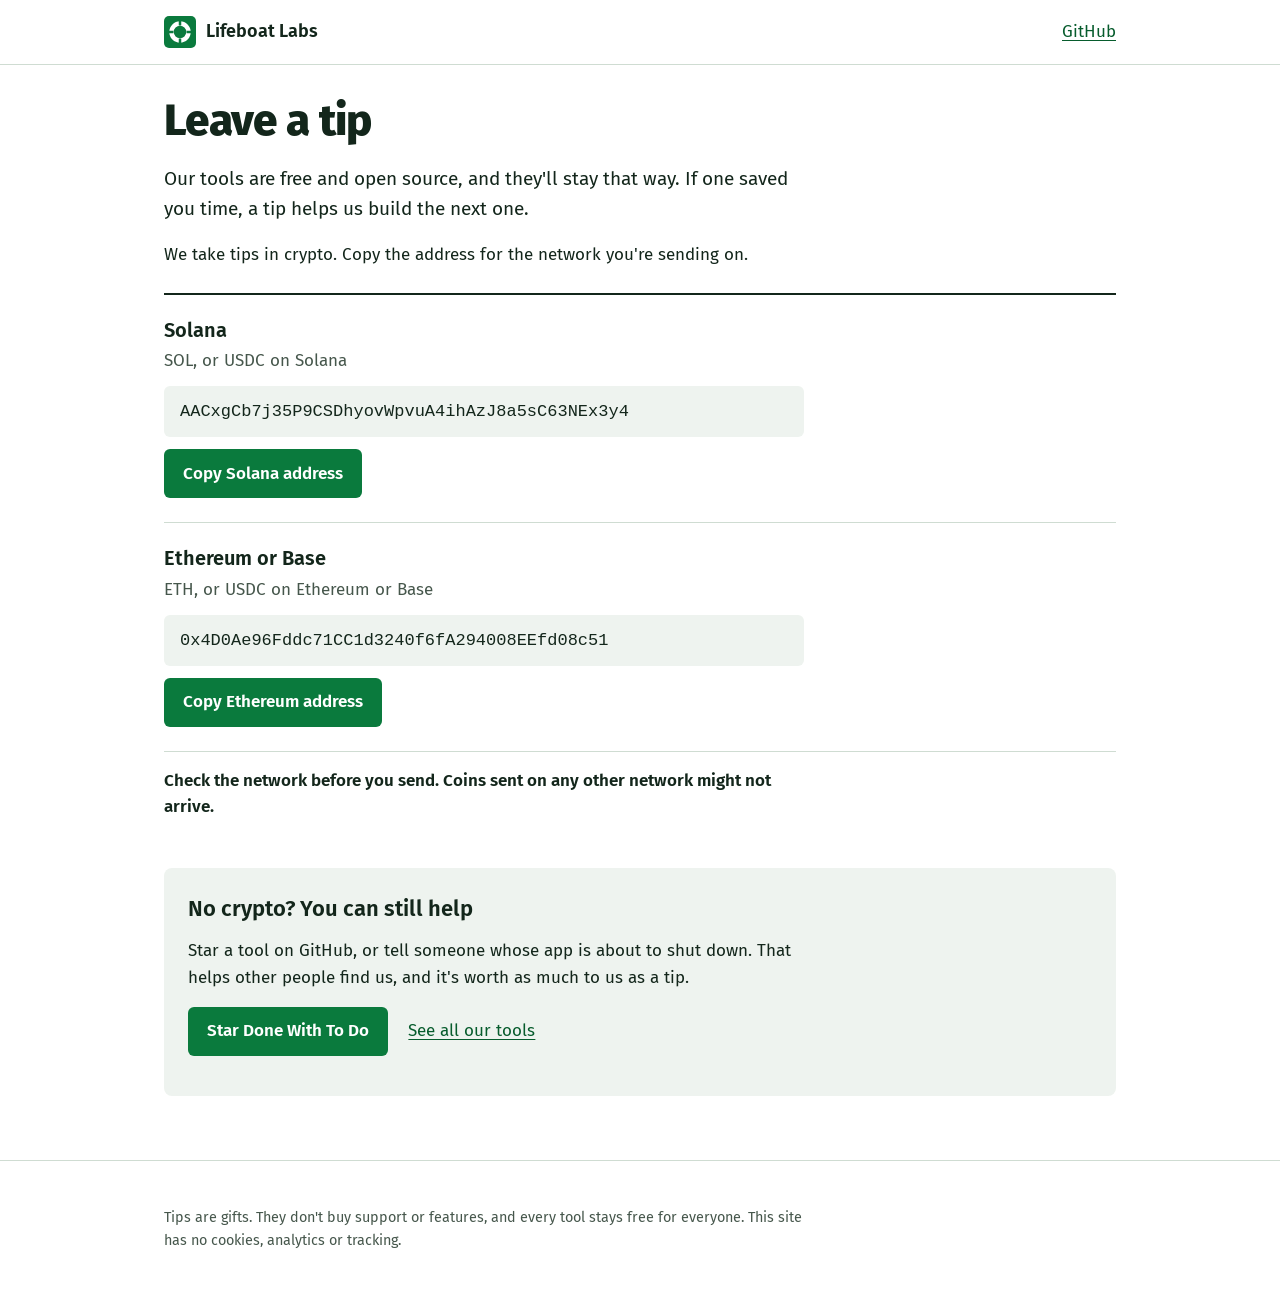
==== tip/index.html @ 67b909c8 "Add a tip page with Solana and Ethereum addresses The page shows each address in a fixed-width font " ====
<!DOCTYPE html>
<html lang="en">
<head>
  <meta charset="utf-8">
  <meta name="viewport" content="width=device-width, initial-scale=1">
  <meta http-equiv="Content-Security-Policy" content="default-src 'none'; script-src 'self'; style-src 'self'; font-src 'self'; img-src 'self' data:; base-uri 'none'; form-action 'none'">
  <title>Leave a tip: Lifeboat Labs</title>
  <meta name="description" content="Lifeboat Labs tools are free and open source. If one saved you time, you can leave a tip in SOL, ETH or USDC.">
  <link rel="icon" href="../favicon.svg" type="image/svg+xml">
  <link rel="stylesheet" href="../style.css?v=2">
  <script src="tip.js?v=1" defer></script>
</head>
<body>
  <header>
    <div class="wrap bar">
      <a class="brand" href="../"><img src="../favicon.svg" alt=""> Lifeboat Labs</a>
      <nav class="nav"><a href="https://github.com/LifeboatLabs">GitHub</a></nav>
    </div>
  </header>

  <main class="wrap">
    <h1 class="page-title">Leave a tip</h1>
    <p class="lead">Our tools are free and open source, and they'll stay that way. If one saved you time, a tip helps us build the next one.</p>
    <p>We take tips in crypto. Copy the address for the network you're sending on.</p>

    <ul class="wallets">
      <li class="wallet">
        <h2>Solana</h2>
        <p class="takes">SOL, or USDC on Solana</p>
        <code class="address" id="addr-sol">AACxgCb7j35P9CSDhyovWpvuA4ihAzJ8a5sC63NEx3y4</code>
        <button type="button" class="btn copy" data-copy="addr-sol" hidden>Copy Solana address</button>
      </li>
      <li class="wallet">
        <h2>Ethereum or Base</h2>
        <p class="takes">ETH, or USDC on Ethereum or Base</p>
        <code class="address" id="addr-eth">0x4D0Ae96Fddc71CC1d3240f6fA294008EEfd08c51</code>
        <button type="button" class="btn copy" data-copy="addr-eth" hidden>Copy Ethereum address</button>
      </li>
    </ul>
    <p class="warn">Check the network before you send. Coins sent on any other network might not arrive.</p>
    <p id="copy-status" class="visually-hidden" aria-live="polite"></p>

    <section class="ask">
      <h2>No crypto? You can still help</h2>
      <p>Star a tool on GitHub, or tell someone whose app is about to shut down. That helps other people find us, and it's worth as much to us as a tip.</p>
      <p class="links"><a class="btn" href="https://github.com/LifeboatLabs/done-with-todo">Star Done With To Do</a> <a href="../">See all our tools</a></p>
    </section>
  </main>

  <footer>
    <div class="wrap">
      <p>Tips are gifts. They don't buy support or features, and every tool stays free for everyone. This site has no cookies, analytics or tracking.</p>
    </div>
  </footer>
</body>
</html>
---- style.css ----
/* Lifeboat Labs: the same public-sign look as our tools. Green means the way out. */
@font-face { font-family: "Fira Sans"; src: url("fira-sans-400.woff") format("woff"); font-weight: 400; font-display: swap; }
@font-face { font-family: "Fira Sans"; src: url("fira-sans-600.woff") format("woff"); font-weight: 600; font-display: swap; }
@font-face { font-family: "Fira Sans"; src: url("fira-sans-800.woff") format("woff"); font-weight: 800; font-display: swap; }

:root { --green: #0a7a3d; --green-deep: #075c2d; --ink: #13261b; --ink-soft: #46574c; --line: #cfdcd2; --mist: #eef3ef; }
*, *::before, *::after { box-sizing: border-box; }
body { margin: 0; color: var(--ink); background: #fff; font: 1.0625rem/1.55 "Fira Sans", "Segoe UI", -apple-system, BlinkMacSystemFont, Roboto, Arial, sans-serif; }
a { color: var(--green-deep); text-underline-offset: 0.15em; }
:focus-visible { outline: 3px solid var(--ink); outline-offset: 2px; }
.wrap { max-width: 62rem; margin: 0 auto; padding: 0 1.25rem; }
p, li { max-width: 40rem; }

header { border-bottom: 1px solid var(--line); margin-bottom: 2rem; }
.bar { display: flex; align-items: center; justify-content: space-between; min-height: 4rem; gap: 1rem; }
.brand { display: inline-flex; align-items: center; gap: 0.6rem; font-weight: 600; font-size: 1.125rem; color: var(--ink); text-decoration: none; }
.brand img { width: 2rem; height: 2rem; }

.sign { background: var(--green); color: #fff; border-radius: 12px; padding: 2.5rem; display: grid; grid-template-columns: 7rem 1fr; gap: 2rem; align-items: start; }
.sign img { width: 7rem; height: 7rem; }
.sign h1 { margin: 0 0 0.9rem; font-size: clamp(2.2rem, 1.5rem + 3vw, 3.4rem); line-height: 1.04; letter-spacing: -0.02em; font-weight: 800; }
.sign p { margin: 0; font-size: 1.1875rem; max-width: 36rem; }

h2 { font-size: 1.375rem; font-weight: 600; margin: 3rem 0 0.75rem; }
.boats { list-style: none; margin: 0; padding: 0; border-top: 2px solid var(--ink); }
.boat { display: grid; grid-template-columns: 1fr auto; gap: 0.5rem 1.5rem; padding: 1.25rem 0; border-bottom: 1px solid var(--line); max-width: none; }
.boat h3 { margin: 0; font-size: 1.25rem; }
.boat p { margin: 0.25rem 0 0.75rem; color: var(--ink-soft); }
.state { font-weight: 600; color: var(--green-deep); font-size: 0.95rem; white-space: nowrap; }
.links { display: flex; flex-wrap: wrap; gap: 0.75rem 1.25rem; align-items: center; margin: 0; }
.btn { display: inline-block; background: var(--green); color: #fff; font-weight: 600; text-decoration: none; padding: 0.7rem 1.2rem; border-radius: 6px; }
.btn:hover { background: var(--green-deep); color: #fff; }

.ask { background: var(--mist); border-radius: 8px; padding: 1.5rem; margin-top: 3rem; }
.ask h2 { margin-top: 0; }
.ask p { margin: 0 0 1rem; }

.nav { display: flex; gap: 1.25rem; flex-wrap: wrap; }

/* Tip page */
.page-title { font-size: clamp(2rem, 1.5rem + 2vw, 2.75rem); font-weight: 800; letter-spacing: -0.015em; line-height: 1.1; margin: 0 0 0.75rem; }
.lead { font-size: 1.1875rem; }
.wallets { list-style: none; margin: 1.5rem 0 0; padding: 0; border-top: 2px solid var(--ink); }
.wallet { padding: 1.25rem 0 1.5rem; border-bottom: 1px solid var(--line); max-width: none; }
.wallet h2 { margin: 0; font-size: 1.25rem; }
.takes { margin: 0.15rem 0 0.75rem; color: var(--ink-soft); }
/* A fixed-width face keeps 0/O and l/1 apart, so people can check the address by eye. */
.address { display: block; font: 1.0625rem/1.5 ui-monospace, "Cascadia Mono", Consolas, Menlo, monospace; background: var(--mist); border-radius: 6px; padding: 0.8rem 1rem; word-break: break-all; user-select: all; max-width: 40rem; margin-bottom: 0.75rem; }
button.btn { border: 0; font: inherit; font-weight: 600; cursor: pointer; }
.warn { font-weight: 600; margin-top: 1rem; }
.visually-hidden { position: absolute; width: 1px; height: 1px; overflow: hidden; clip: rect(0 0 0 0); white-space: nowrap; }

footer { margin-top: 4rem; padding: 2rem 0 3rem; border-top: 1px solid var(--line); color: var(--ink-soft); font-size: 0.9rem; }

@media (max-width: 720px) {
  .sign { grid-template-columns: 1fr; padding: 1.75rem 1.4rem; gap: 1rem; }
  .sign img { width: 4rem; height: 4rem; }
  .boat { grid-template-columns: 1fr; }
}
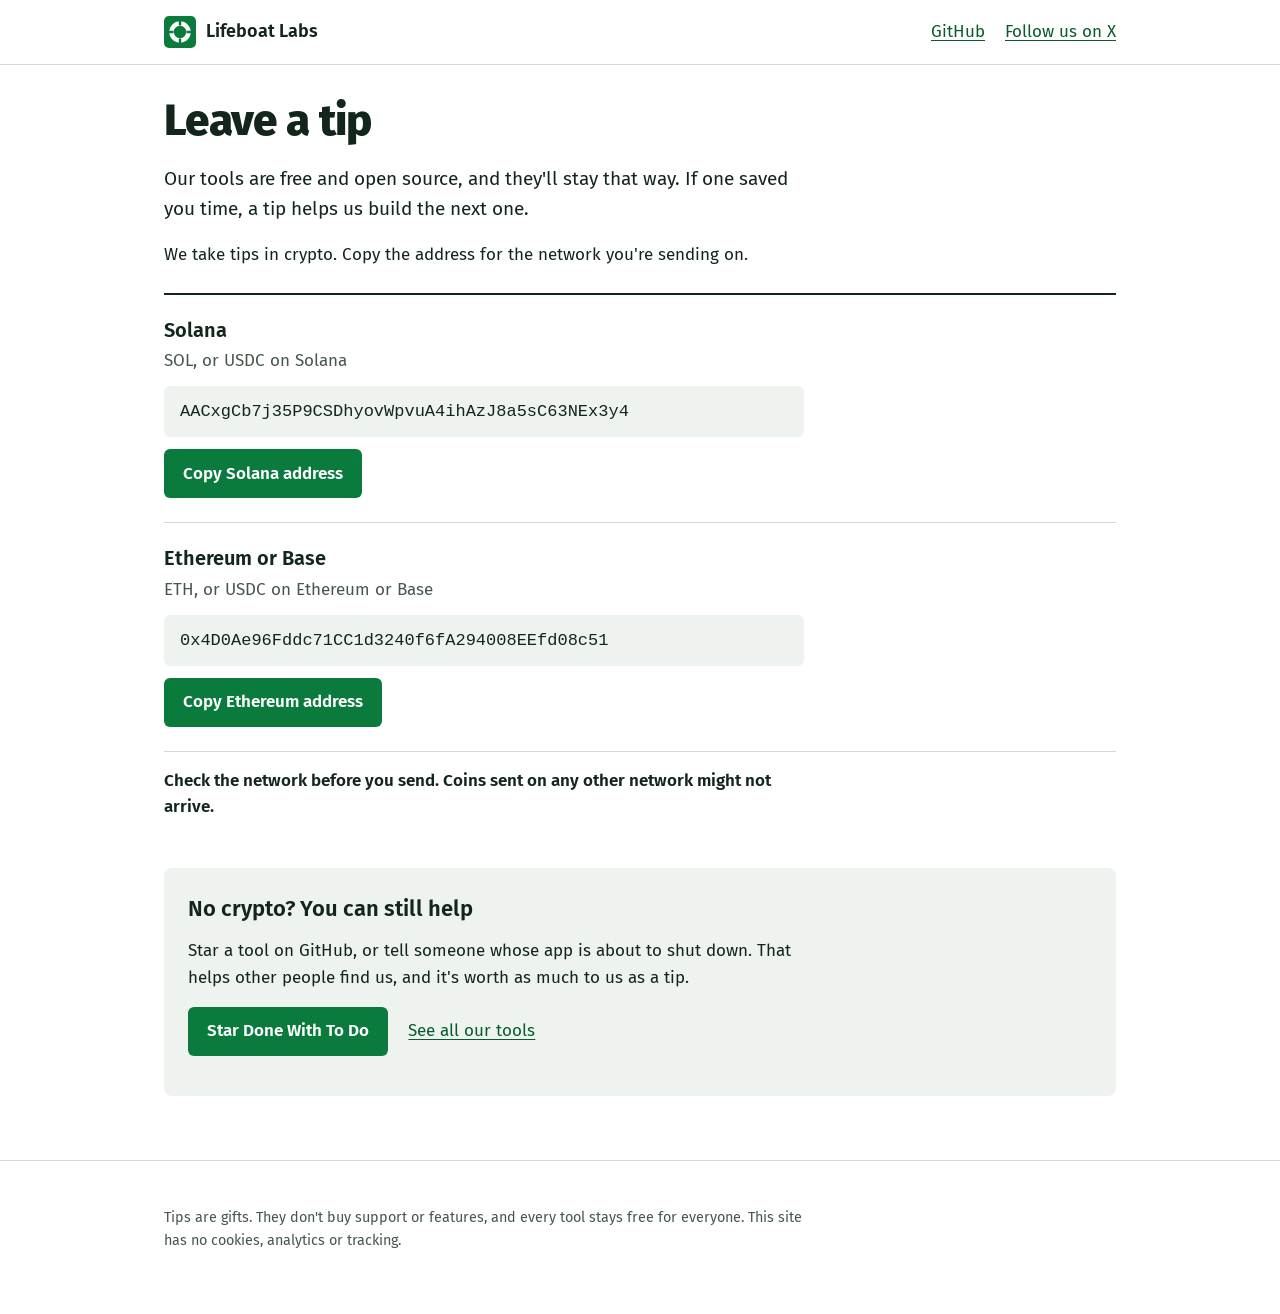
==== commit a00061bb: "Link to Lifeboat Labs on X, and tidy the header on phones "Follow us on X" joins the links at the to" ====
--- a/tip/index.html
+++ b/tip/index.html
@@ -6,15 +6,16 @@
   <meta http-equiv="Content-Security-Policy" content="default-src 'none'; script-src 'self'; style-src 'self'; font-src 'self'; img-src 'self' data:; base-uri 'none'; form-action 'none'">
   <title>Leave a tip: Lifeboat Labs</title>
   <meta name="description" content="Lifeboat Labs tools are free and open source. If one saved you time, you can leave a tip in SOL, ETH or USDC.">
+  <link rel="canonical" href="https://lifeboatlabs.github.io/tip/">
   <link rel="icon" href="../favicon.svg" type="image/svg+xml">
-  <link rel="stylesheet" href="../style.css?v=2">
+  <link rel="stylesheet" href="../style.css?v=4">
   <script src="tip.js?v=1" defer></script>
 </head>
 <body>
   <header>
     <div class="wrap bar">
       <a class="brand" href="../"><img src="../favicon.svg" alt=""> Lifeboat Labs</a>
-      <nav class="nav"><a href="https://github.com/LifeboatLabs">GitHub</a></nav>
+      <nav class="nav"><a href="https://github.com/LifeboatLabs">GitHub</a> <a href="https://x.com/Lifeboat_labs">Follow us on X</a></nav>
     </div>
   </header>
 
--- a/style.css
+++ b/style.css
@@ -12,13 +12,13 @@
 p, li { max-width: 40rem; }
 
 header { border-bottom: 1px solid var(--line); margin-bottom: 2rem; }
-.bar { display: flex; align-items: center; justify-content: space-between; min-height: 4rem; gap: 1rem; }
-.brand { display: inline-flex; align-items: center; gap: 0.6rem; font-weight: 600; font-size: 1.125rem; color: var(--ink); text-decoration: none; }
+.bar { display: flex; flex-wrap: wrap; align-items: center; justify-content: space-between; min-height: 4rem; gap: 0.4rem 1rem; padding-top: 0.6rem; padding-bottom: 0.6rem; }
+.brand { display: inline-flex; align-items: center; gap: 0.6rem; font-weight: 600; font-size: 1.125rem; color: var(--ink); text-decoration: none; white-space: nowrap; }
 .brand img { width: 2rem; height: 2rem; }
 
 .sign { background: var(--green); color: #fff; border-radius: 12px; padding: 2.5rem; display: grid; grid-template-columns: 7rem 1fr; gap: 2rem; align-items: start; }
 .sign img { width: 7rem; height: 7rem; }
-.sign h1 { margin: 0 0 0.9rem; font-size: clamp(2.2rem, 1.5rem + 3vw, 3.4rem); line-height: 1.04; letter-spacing: -0.02em; font-weight: 800; }
+.sign h1 { text-wrap: balance; margin: 0 0 0.9rem; font-size: clamp(2.2rem, 1.5rem + 3vw, 3.4rem); line-height: 1.04; letter-spacing: -0.02em; font-weight: 800; }
 .sign p { margin: 0; font-size: 1.1875rem; max-width: 36rem; }
 
 h2 { font-size: 1.375rem; font-weight: 600; margin: 3rem 0 0.75rem; }
@@ -35,7 +35,7 @@
 .ask h2 { margin-top: 0; }
 .ask p { margin: 0 0 1rem; }
 
-.nav { display: flex; gap: 1.25rem; flex-wrap: wrap; }
+.nav { display: flex; gap: 0.4rem 1.25rem; flex-wrap: wrap; }
 
 /* Tip page */
 .page-title { font-size: clamp(2rem, 1.5rem + 2vw, 2.75rem); font-weight: 800; letter-spacing: -0.015em; line-height: 1.1; margin: 0 0 0.75rem; }
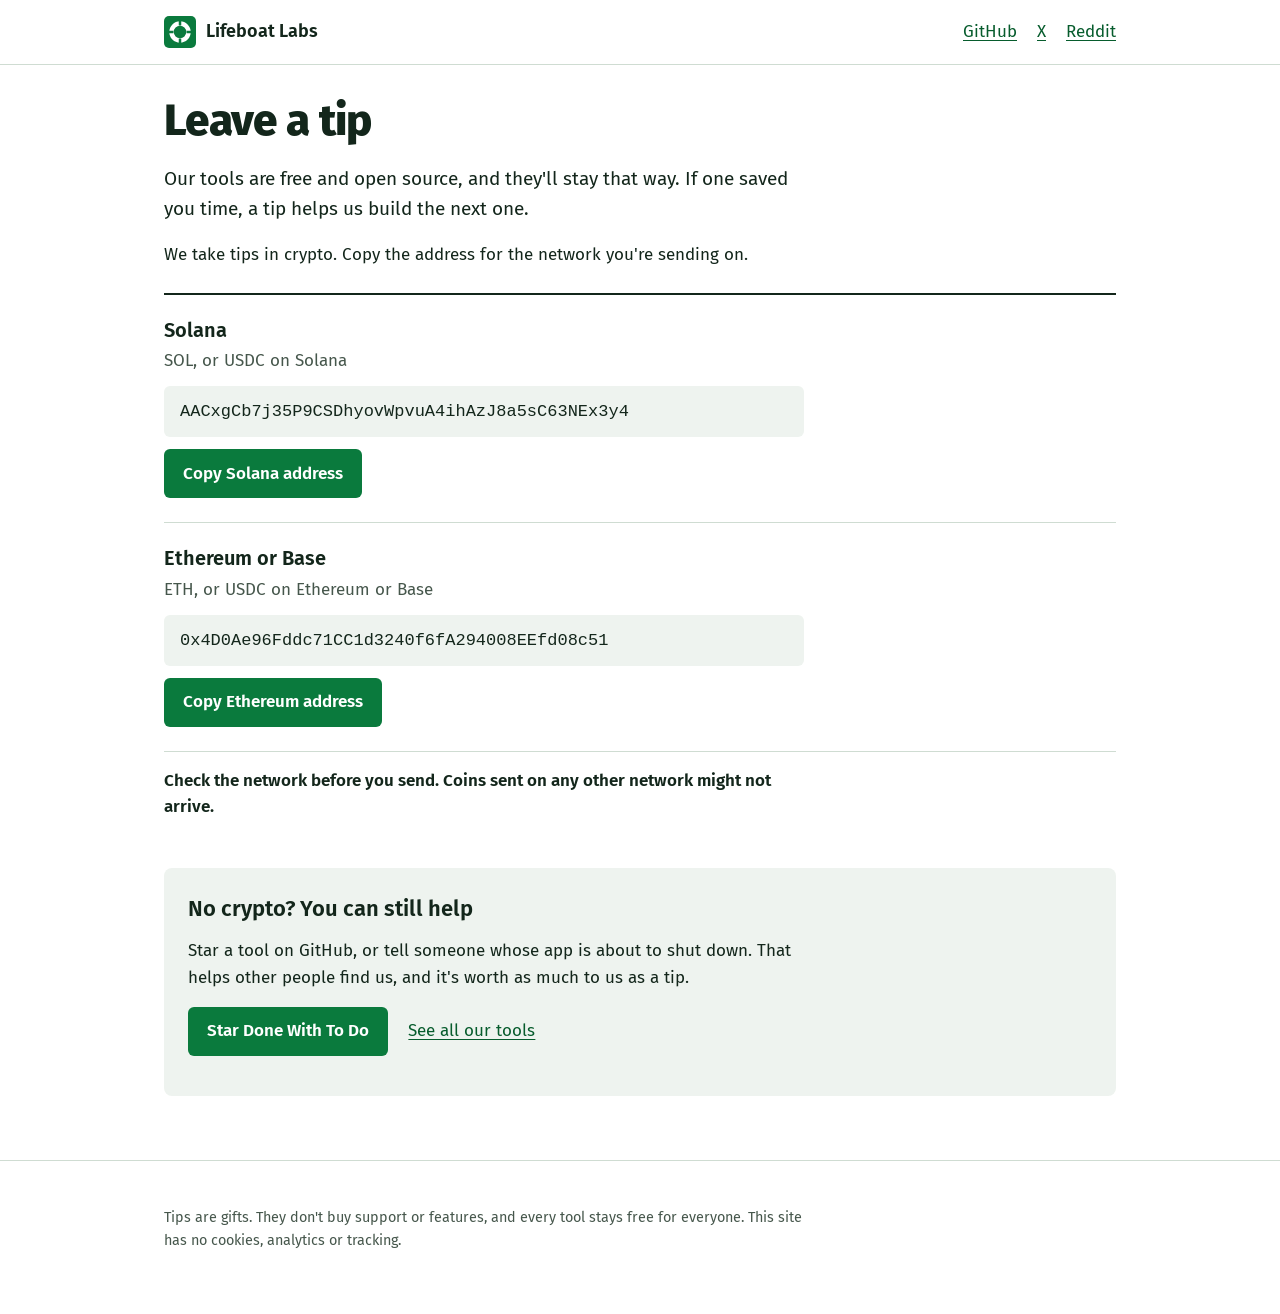
==== commit fb88f618: "Link to Lifeboat Labs on Reddit too The links at the top now read Leave a tip, GitHub, X and Reddit," ====
--- a/tip/index.html
+++ b/tip/index.html
@@ -15,7 +15,7 @@
   <header>
     <div class="wrap bar">
       <a class="brand" href="../"><img src="../favicon.svg" alt=""> Lifeboat Labs</a>
-      <nav class="nav"><a href="https://github.com/LifeboatLabs">GitHub</a> <a href="https://x.com/Lifeboat_labs">Follow us on X</a></nav>
+      <nav class="nav"><a href="https://github.com/LifeboatLabs">GitHub</a> <a href="https://x.com/Lifeboat_labs" aria-label="Lifeboat Labs on X">X</a> <a href="https://www.reddit.com/user/Natural_Ad5072/" aria-label="Lifeboat Labs on Reddit">Reddit</a></nav>
     </div>
   </header>
 
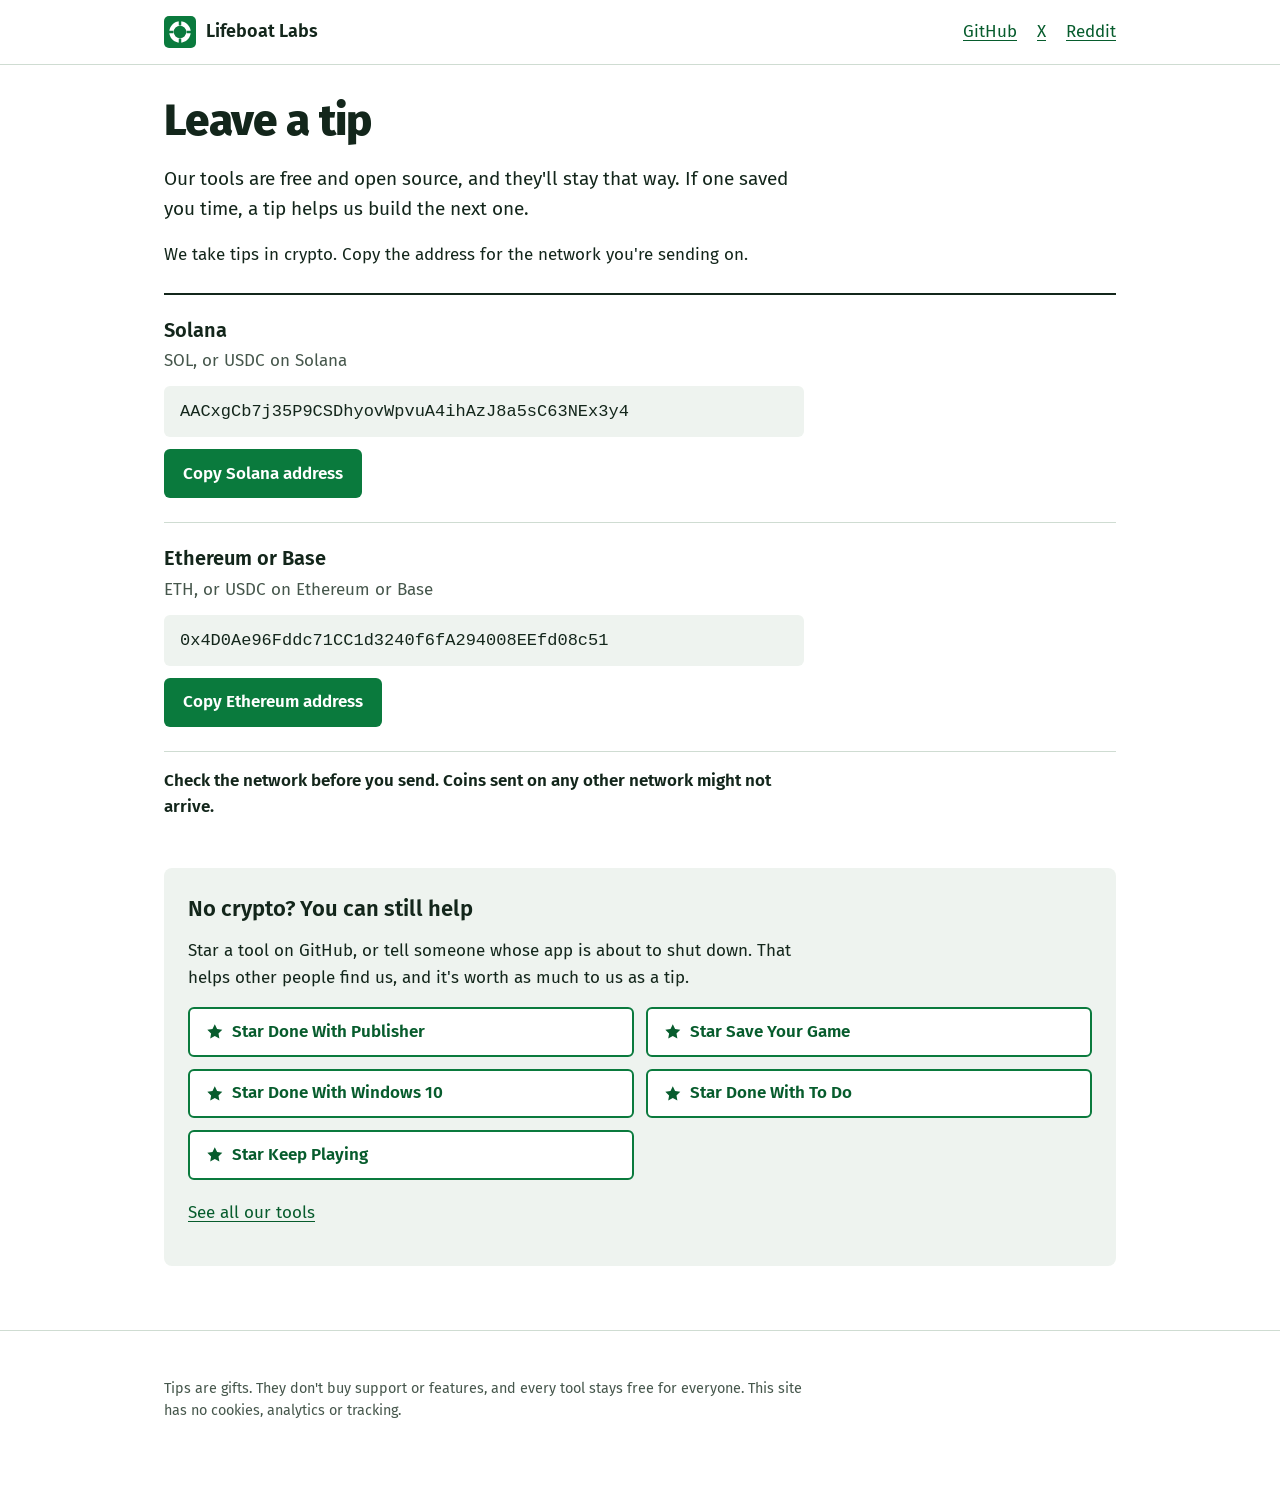
==== commit 7fa713eb: "Star buttons for every tool on the tip page The "No crypto?" box only offered Done With To Do. It no" ====
--- a/tip/index.html
+++ b/tip/index.html
@@ -8,7 +8,7 @@
   <meta name="description" content="Lifeboat Labs tools are free and open source. If one saved you time, you can leave a tip in SOL, ETH or USDC.">
   <link rel="canonical" href="https://lifeboatlabs.github.io/tip/">
   <link rel="icon" href="../favicon.svg" type="image/svg+xml">
-  <link rel="stylesheet" href="../style.css?v=4">
+  <link rel="stylesheet" href="../style.css?v=5">
   <script src="tip.js?v=1" defer></script>
 </head>
 <body>
@@ -44,7 +44,14 @@
     <section class="ask">
       <h2>No crypto? You can still help</h2>
       <p>Star a tool on GitHub, or tell someone whose app is about to shut down. That helps other people find us, and it's worth as much to us as a tip.</p>
-      <p class="links"><a class="btn" href="https://github.com/LifeboatLabs/done-with-todo">Star Done With To Do</a> <a href="../">See all our tools</a></p>
+      <ul class="stars">
+        <li><a class="btn-line" href="https://github.com/LifeboatLabs/done-with-publisher"><svg class="star" viewBox="0 0 20 20" aria-hidden="true" focusable="false"><path d="M10 1.5l2.6 5.3 5.9.9-4.3 4.1 1 5.8L10 14.9l-5.2 2.7 1-5.8L1.5 7.7l5.9-.9z" fill="currentColor"/></svg>Star Done With Publisher</a></li>
+        <li><a class="btn-line" href="https://github.com/LifeboatLabs/save-your-game"><svg class="star" viewBox="0 0 20 20" aria-hidden="true" focusable="false"><path d="M10 1.5l2.6 5.3 5.9.9-4.3 4.1 1 5.8L10 14.9l-5.2 2.7 1-5.8L1.5 7.7l5.9-.9z" fill="currentColor"/></svg>Star Save Your Game</a></li>
+        <li><a class="btn-line" href="https://github.com/LifeboatLabs/done-with-windows-10"><svg class="star" viewBox="0 0 20 20" aria-hidden="true" focusable="false"><path d="M10 1.5l2.6 5.3 5.9.9-4.3 4.1 1 5.8L10 14.9l-5.2 2.7 1-5.8L1.5 7.7l5.9-.9z" fill="currentColor"/></svg>Star Done With Windows 10</a></li>
+        <li><a class="btn-line" href="https://github.com/LifeboatLabs/done-with-todo"><svg class="star" viewBox="0 0 20 20" aria-hidden="true" focusable="false"><path d="M10 1.5l2.6 5.3 5.9.9-4.3 4.1 1 5.8L10 14.9l-5.2 2.7 1-5.8L1.5 7.7l5.9-.9z" fill="currentColor"/></svg>Star Done With To Do</a></li>
+        <li><a class="btn-line" href="https://github.com/LifeboatLabs/keep-playing"><svg class="star" viewBox="0 0 20 20" aria-hidden="true" focusable="false"><path d="M10 1.5l2.6 5.3 5.9.9-4.3 4.1 1 5.8L10 14.9l-5.2 2.7 1-5.8L1.5 7.7l5.9-.9z" fill="currentColor"/></svg>Star Keep Playing</a></li>
+      </ul>
+      <p class="links"><a href="../">See all our tools</a></p>
     </section>
   </main>
 
--- a/style.css
+++ b/style.css
@@ -47,6 +47,12 @@
 /* A fixed-width face keeps 0/O and l/1 apart, so people can check the address by eye. */
 .address { display: block; font: 1.0625rem/1.5 ui-monospace, "Cascadia Mono", Consolas, Menlo, monospace; background: var(--mist); border-radius: 6px; padding: 0.8rem 1rem; word-break: break-all; user-select: all; max-width: 40rem; margin-bottom: 0.75rem; }
 button.btn { border: 0; font: inherit; font-weight: 600; cursor: pointer; }
+/* One star button per tool: white on the mist box, so five of them don't shout. */
+.stars { list-style: none; margin: 0 0 1.25rem; padding: 0; display: grid; grid-template-columns: repeat(auto-fill, minmax(18.5rem, 1fr)); gap: 0.75rem; }
+.stars li { max-width: none; }
+.btn-line { display: flex; align-items: center; gap: 0.55rem; height: 100%; background: #fff; color: var(--green-deep); border: 2px solid var(--green); font-weight: 600; text-decoration: none; padding: 0.6rem 1rem; border-radius: 6px; }
+.btn-line:hover { background: var(--green); color: #fff; }
+.star { width: 1.1rem; height: 1.1rem; flex: none; }
 .warn { font-weight: 600; margin-top: 1rem; }
 .visually-hidden { position: absolute; width: 1px; height: 1px; overflow: hidden; clip: rect(0 0 0 0); white-space: nowrap; }
 
